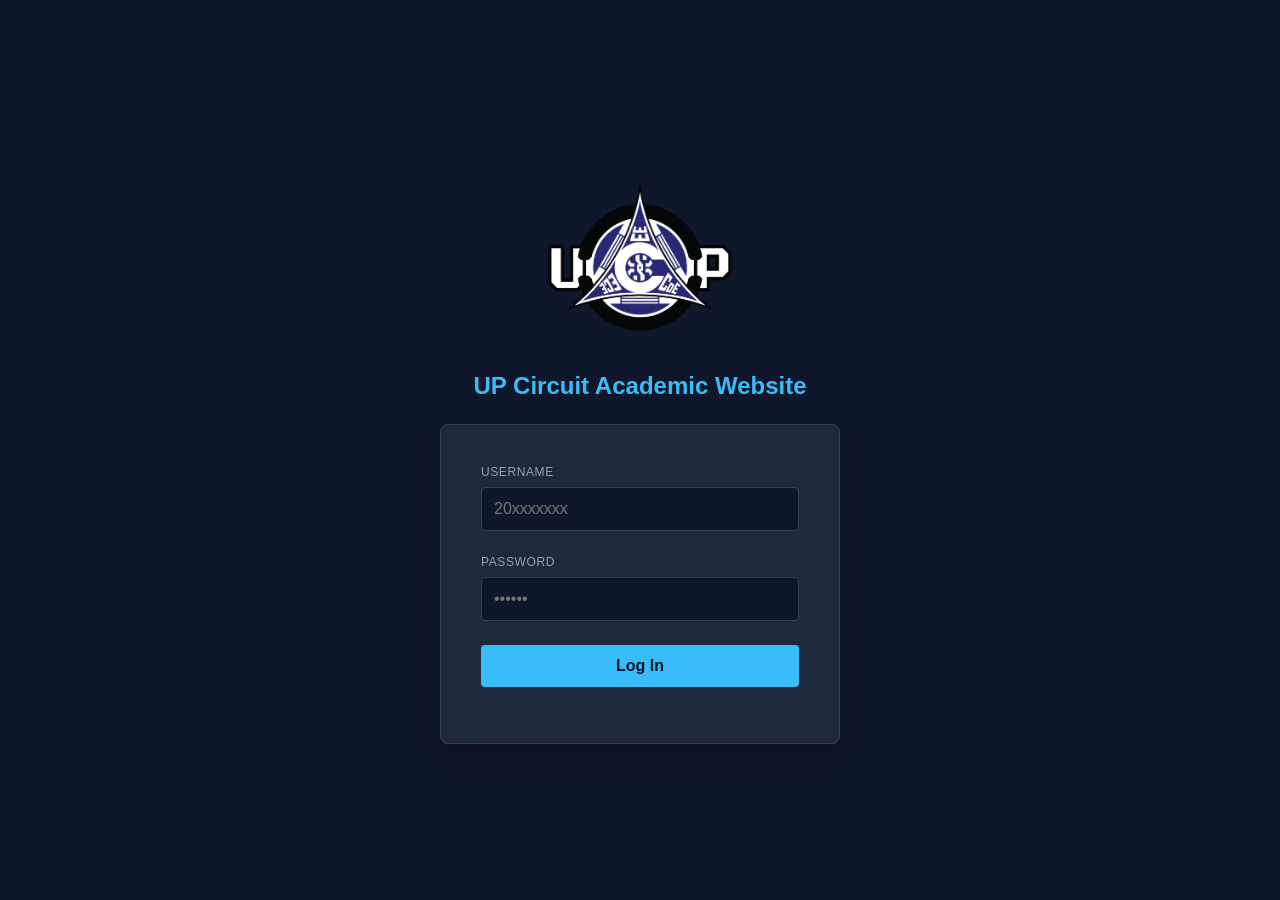
==== index.html @ ff617f74 "Add files via upload" ====
<!-- This is named index.html as it serves as the "first page" website visitors will see. Some code weirdness will happen if this is named differently. -->

<!DOCTYPE html>
<html lang="en">
<head>
    <meta charset="UTF-8">
    <meta name="viewport" content="width=device-width, initial-scale=1.0">
    <title>UP Circuit - Academic Practice Website</title>
    <link rel="stylesheet" href="styles.css">
</head>
<body>
    <div class="page-wrapper">
        
        <img src="logo.png" alt="UP Circuit Logo" class="main-logo">

         <div class="login-header">
            <h2>UP Circuit Academic Website</h2>
        </div>

        <div class="login-container">
            
            <form id="login-form">
                <div class="input-group">
                    <label for="username">USERNAME</label>
                    <input type="text" id="username" placeholder="20xxxxxxx" required>
                </div>

                <div class="input-group">
                    <label for="password">PASSWORD</label>
                    <input type="password" id="password" placeholder="••••••" required>
                </div>

                <button type="submit" class="login-btn">Log In</button>
            </form>
            
            <div id="error-message" class="error"></div>
        </div>
    </div>

    <script src="auth.js"></script>
</body>
</html>
    <!-- Database Logic (username and password) -->
    <script src="auth.js"></script>
</body>
</html>
---- styles.css ----
/* This is named styles.css as it serves as the design sheet for the website. Some code weirdness will happen if this is named differently. */

/* Reset basic styles and set up a clean, modern font */
* {
    box-sizing: border-box;
    margin: 0;
    padding: 0;
    font-family: sans-serif; /* Explicitly set to a consistent sans-serif font */
}

/* Center everything on the screen */
body {
    background-color: #0f172a;
    color: #f8fafc;
    display: flex;
    justify-content: center;
    align-items: center;
    height: 100vh;
}

/* Wrapper keeps the logo and the box aligned perfectly */
.page-wrapper {
    display: flex;
    flex-direction: column;
    align-items: center;
    width: 100%;
    padding: 20px;
}

/* Logo (placed outside and on top of the container) */
.main-logo {
    max-width: 200px;
    height: auto;
    margin-bottom: 1rem;
}

/* Header */
.login-header {
    margin-bottom: 1.5rem;
}

.login-header h2 {
    margin: 0;
    font-size: 1.5rem;
    color: #38bdf8; /* Uniform blue color */
    text-align: center;
    font-weight: 700;
}

/* Style the login box container */
.login-container {
    background-color: #1e293b;
    padding: 2.5rem;
    border-radius: 8px;
    box-shadow: 0 10px 25px rgba(0, 0, 0, 0.3);
    width: 100%;
    max-width: 400px;
    border: 1px solid #334155;
}

/* Inputs and Labels (username and password layout) */
.input-group {
    margin-bottom: 1.5rem;
    display: flex;
    flex-direction: column;
}

.input-group label {
    font-size: 0.75rem;
    color: #94a3b8;
    margin-bottom: 0.5rem;
    text-transform: uppercase;
    letter-spacing: 0.05em;
}

.input-group input {
    background-color: #0f172a;
    border: 1px solid #334155;
    color: #f8fafc;
    padding: 0.75rem;
    border-radius: 4px;
    font-size: 1rem;
    transition: border-color 0.2s;
}

.input-group input:focus {
    outline: none;
    border-color: #38bdf8;
}

/* Log-In Button */
.login-btn {
    background-color: #38bdf8;
    color: #0f172a;
    border: none;
    padding: 0.75rem;
    width: 100%;
    border-radius: 4px;
    font-size: 1rem;
    font-weight: 600;
    cursor: pointer;
    transition: background-color 0.2s;
}

.login-btn:hover {
    background-color: #7dd3fc;
}

/* Error Message (error password) */
.error {
    color: #f87171;
    font-size: 0.85rem;
    margin-top: 1rem;
    text-align: center;
}
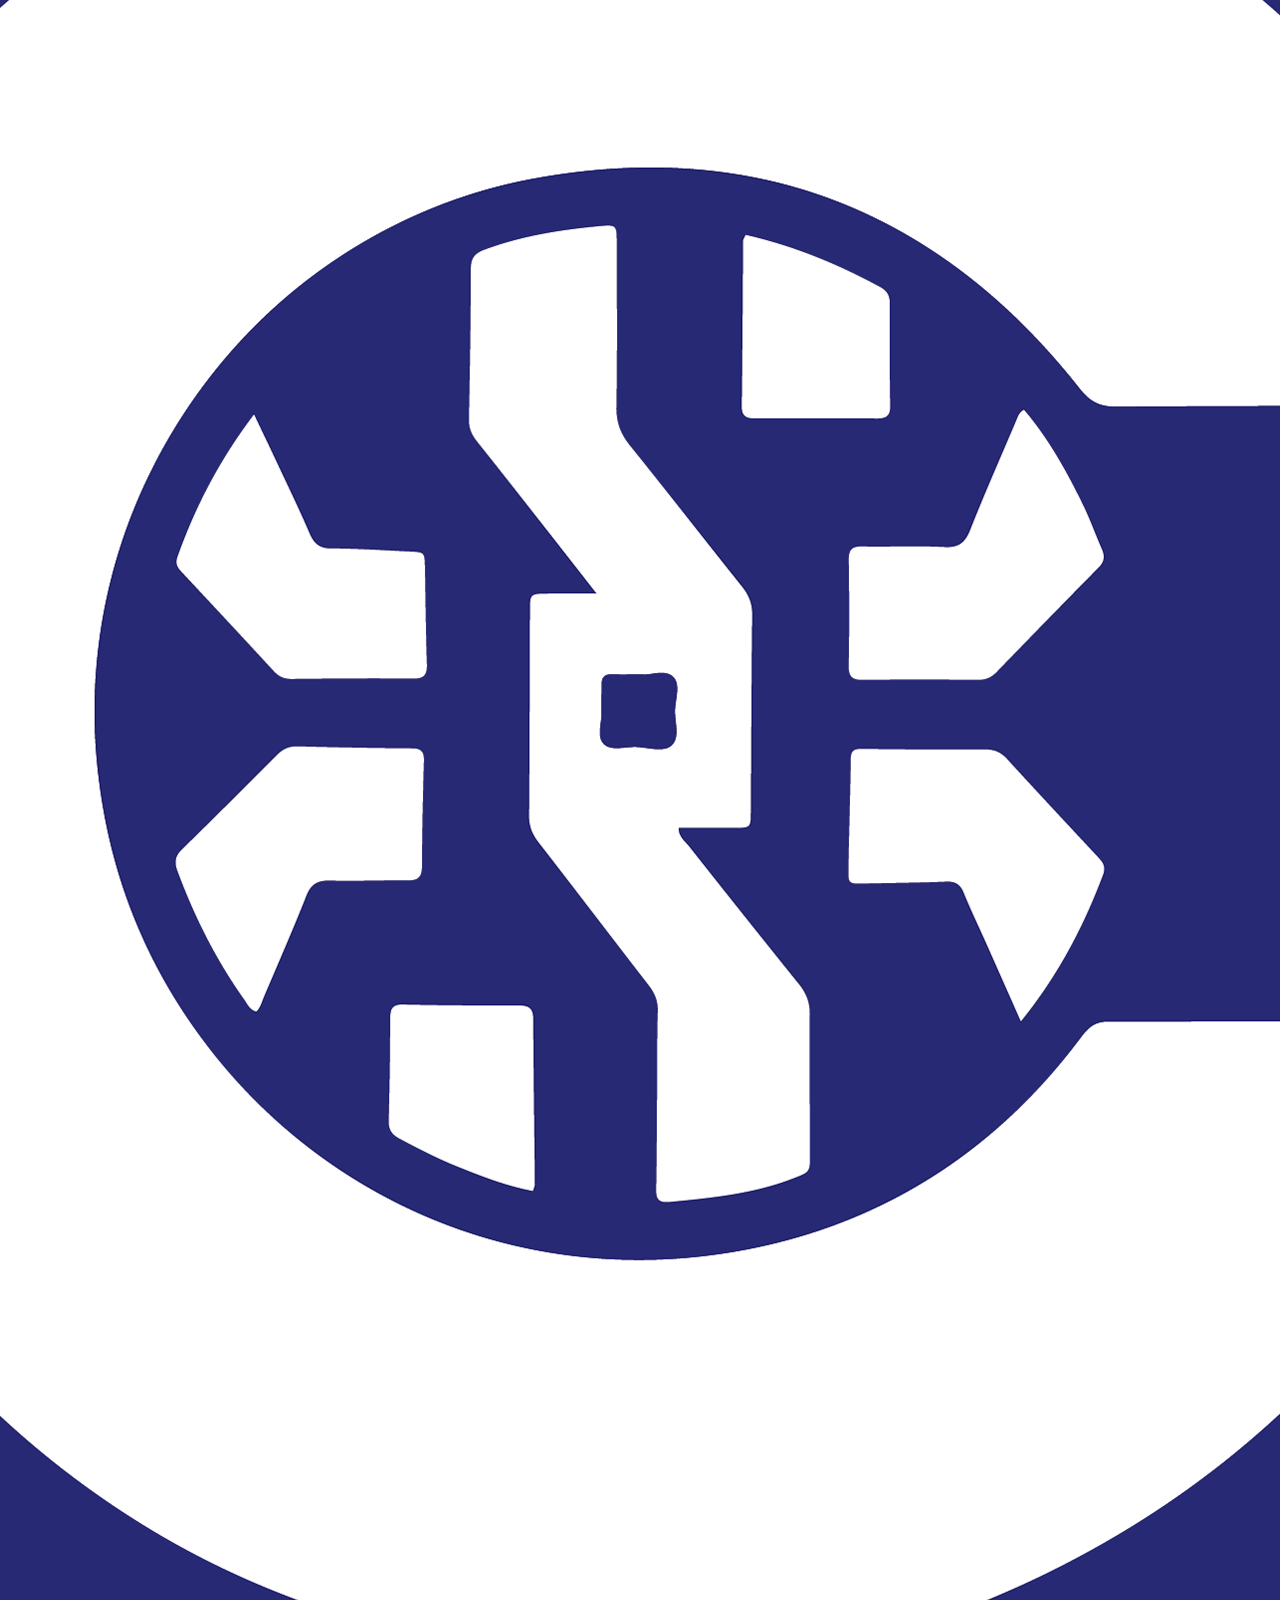
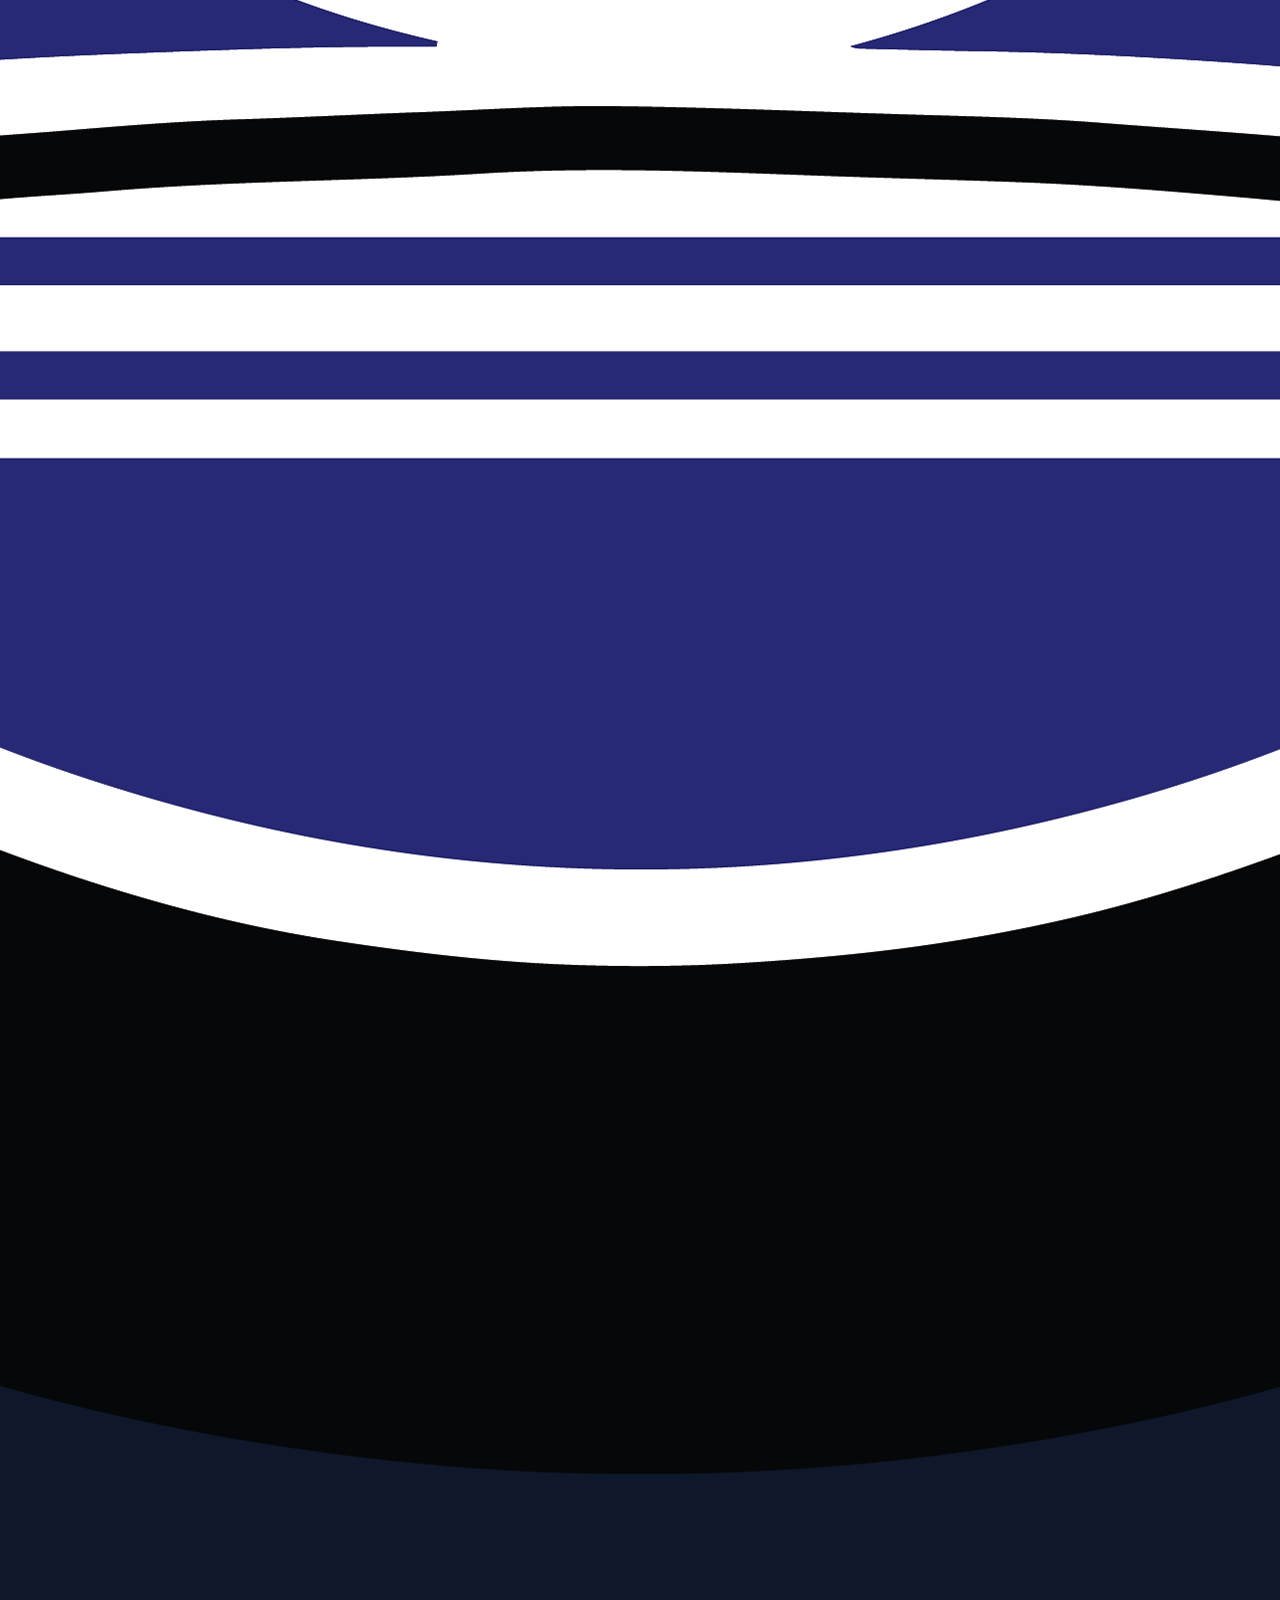
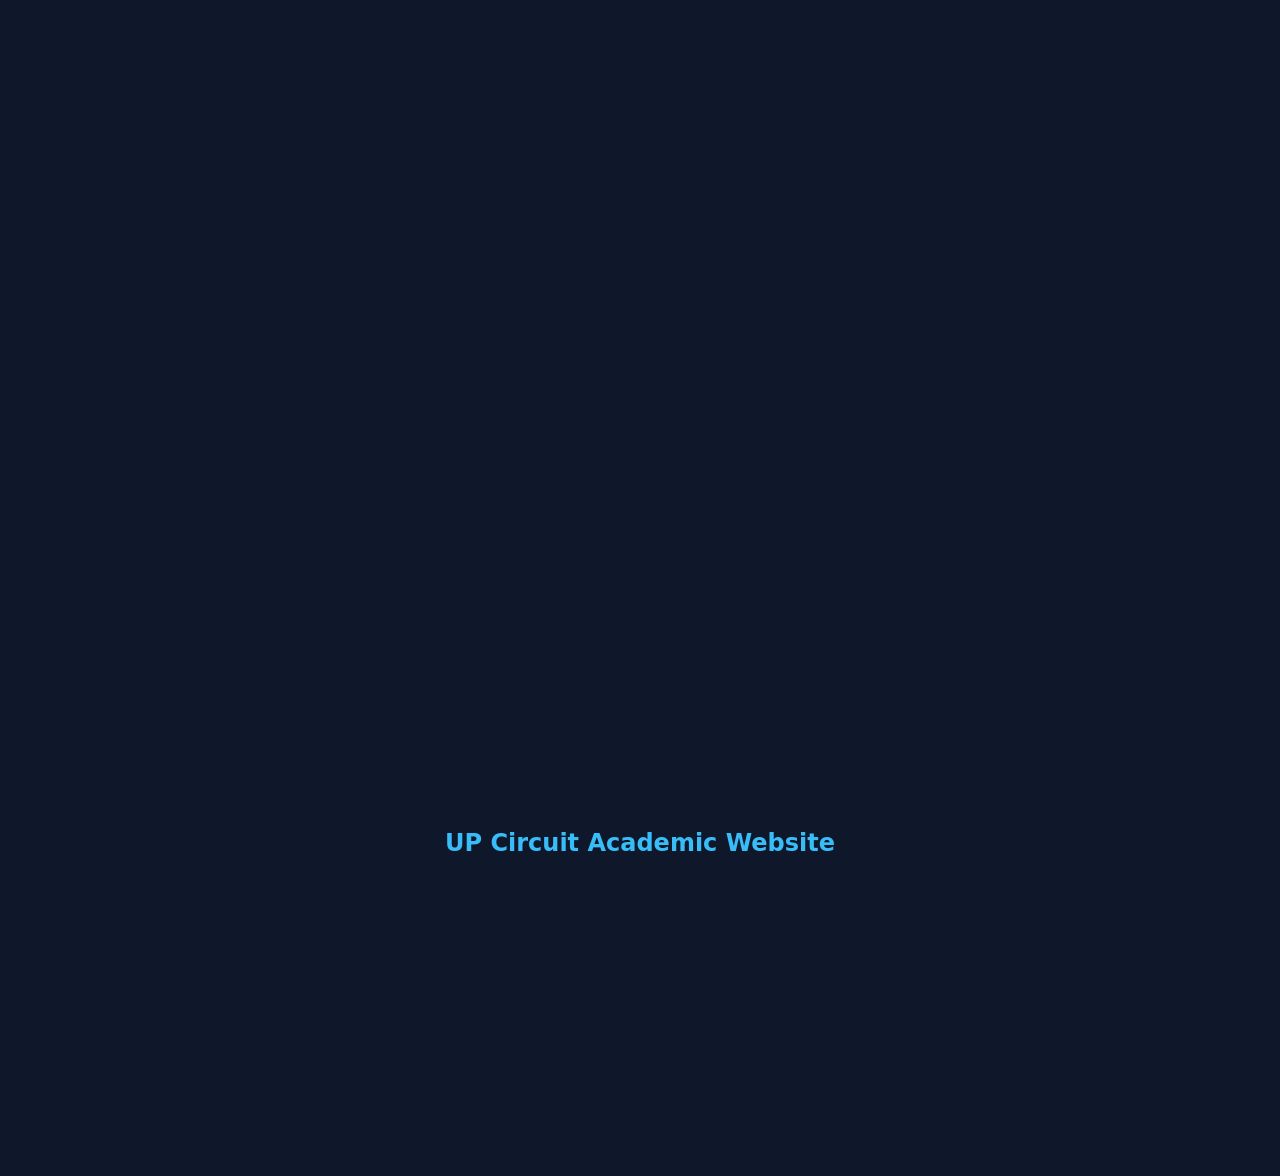
==== commit 12603a02: "Update index.html" ====
--- a/index.html
+++ b/index.html
@@ -8,17 +8,16 @@
     <title>UP Circuit - Academic Practice Website</title>
     <link rel="stylesheet" href="styles.css">
 </head>
-<body>
+<body class="login-layout">
+    
     <div class="page-wrapper">
-        
         <img src="logo.png" alt="UP Circuit Logo" class="main-logo">
 
-         <div class="login-header">
+        <div class="login-header">
             <h2>UP Circuit Academic Website</h2>
         </div>
 
         <div class="login-container">
-            
             <form id="login-form">
                 <div class="input-group">
                     <label for="username">USERNAME</label>
@@ -40,7 +39,3 @@
     <script src="auth.js"></script>
 </body>
 </html>
-    <!-- Database Logic (username and password) -->
-    <script src="auth.js"></script>
-</body>
-</html>
--- a/styles.css
+++ b/styles.css
@@ -1,115 +1,90 @@
-/* This is named styles.css as it serves as the design sheet for the website. Some code weirdness will happen if this is named differently. */
-
-/* Reset basic styles and set up a clean, modern font */
-* {
-    box-sizing: border-box;
-    margin: 0;
-    padding: 0;
-    font-family: sans-serif; /* Explicitly set to a consistent sans-serif font */
+/* ==========================================================================
+   GLOBAL VARIABLES & RESET
+   ========================================================================== */
+:root {
+    --bg-main: #0a1128;         /* Deep Navy */
+    --bg-sidebar: #070c1e;      /* Sidebar Navy */
+    --bg-login: #1e293b;        /* Login Container Navy */
+    --text-light: #ffffff;
+    --text-muted: #8fa0c4;
+    --accent-cyan: #38bdf8;     /* Unified Cyan */
+    --border-color: #334155;    /* Unified Border */
+    
+    --font-ui: system-ui, -apple-system, sans-serif;
+    --font-tech: "SFMono-Regular", Consolas, monospace;
 }
 
-/* Center everything on the screen */
-body {
+* { box-sizing: border-box; margin: 0; padding: 0; font-family: var(--font-ui); }
+
+/* ==========================================================================
+   LAYOUT CLASSES (Apply these to your <body> tag)
+   ========================================================================== */
+
+/* Add this class to your LOGIN page <body> */
+.login-layout {
     background-color: #0f172a;
-    color: #f8fafc;
     display: flex;
     justify-content: center;
     align-items: center;
     height: 100vh;
 }
 
-/* Wrapper keeps the logo and the box aligned perfectly */
-.page-wrapper {
+/* Add this class to your COURSE page <body> */
+.course-layout {
+    background-color: var(--bg-main);
     display: flex;
-    flex-direction: column;
-    align-items: center;
-    width: 100%;
-    padding: 20px;
+    height: 100vh;
+    overflow: hidden;
 }
 
-/* Logo (placed outside and on top of the container) */
-.main-logo {
-    max-width: 200px;
-    height: auto;
-    margin-bottom: 1rem;
-}
-
-/* Header */
-.login-header {
-    margin-bottom: 1.5rem;
-}
-
-.login-header h2 {
-    margin: 0;
-    font-size: 1.5rem;
-    color: #38bdf8; /* Uniform blue color */
-    text-align: center;
-    font-weight: 700;
-}
-
-/* Style the login box container */
+/* ==========================================================================
+   LOGIN COMPONENTS
+   ========================================================================== */
 .login-container {
-    background-color: #1e293b;
+    background-color: var(--bg-login);
     padding: 2.5rem;
     border-radius: 8px;
     box-shadow: 0 10px 25px rgba(0, 0, 0, 0.3);
     width: 100%;
     max-width: 400px;
-    border: 1px solid #334155;
+    border: 1px solid var(--border-color);
 }
 
-/* Inputs and Labels (username and password layout) */
-.input-group {
-    margin-bottom: 1.5rem;
-    display: flex;
-    flex-direction: column;
+.login-header h2 { color: var(--accent-cyan); text-align: center; margin-bottom: 1.5rem; }
+.input-group { margin-bottom: 1.5rem; display: flex; flex-direction: column; }
+.input-group label { font-size: 0.75rem; color: #94a3b8; margin-bottom: 0.5rem; text-transform: uppercase; }
+.input-group input { background-color: var(--bg-main); border: 1px solid var(--border-color); color: white; padding: 0.75rem; border-radius: 4px; }
+
+.login-btn { background-color: var(--accent-cyan); color: #0f172a; border: none; padding: 0.75rem; width: 100%; border-radius: 4px; font-weight: 600; cursor: pointer; }
+
+/* ==========================================================================
+   COURSE COMPONENTS (Sidebar & Content)
+   ========================================================================== */
+.sidebar { width: 340px; background-color: var(--bg-sidebar); border-right: 1px solid var(--border-color); padding: 25px 30px; overflow-y: auto; }
+.main-content { flex-grow: 1; padding: 50px; overflow-y: auto; background-color: var(--bg-main); }
+
+.top { display: flex; justify-content: space-between; align-items: center; margin-bottom: 35px; }
+.back-link { color: var(--text-muted); text-decoration: none; cursor: pointer; }
+.course-title { color: var(--accent-cyan); font-weight: 700; font-size: 20px; }
+.unit-title { color: var(--accent-cyan); font-size: 13px; font-weight: 700; text-transform: uppercase; margin: 35px 0 15px 0; }
+
+/* ==========================================================================
+   SHARED ELEMENTS (Inputs & Tiles)
+   ========================================================================== */
+.input-box {
+    font-family: var(--font-tech);
+    background-color: rgba(255, 255, 255, 0.03);
+    border: 1px solid var(--border-color);
+    color: #fff;
+    padding: 6px 8px;
+    border-radius: 4px;
+    outline: none;
+    transition: border-color 0.15s ease;
 }
 
-.input-group label {
-    font-size: 0.75rem;
-    color: #94a3b8;
-    margin-bottom: 0.5rem;
-    text-transform: uppercase;
-    letter-spacing: 0.05em;
-}
+.input-box:focus { border-color: var(--accent-cyan); }
+.input-box.correct { border-color: #22c55e; background-color: rgba(34, 197, 94, 0.1); }
 
-.input-group input {
-    background-color: #0f172a;
-    border: 1px solid #334155;
-    color: #f8fafc;
-    padding: 0.75rem;
-    border-radius: 4px;
-    font-size: 1rem;
-    transition: border-color 0.2s;
-}
-
-.input-group input:focus {
-    outline: none;
-    border-color: #38bdf8;
-}
-
-/* Log-In Button */
-.login-btn {
-    background-color: #38bdf8;
-    color: #0f172a;
-    border: none;
-    padding: 0.75rem;
-    width: 100%;
-    border-radius: 4px;
-    font-size: 1rem;
-    font-weight: 600;
-    cursor: pointer;
-    transition: background-color 0.2s;
-}
-
-.login-btn:hover {
-    background-color: #7dd3fc;
-}
-
-/* Error Message (error password) */
-.error {
-    color: #f87171;
-    font-size: 0.85rem;
-    margin-top: 1rem;
-    text-align: center;
-}
+.tiles { display: grid; grid-template-columns: 35px 1fr; row-gap: 14px; font-size: 15px; }
+.tiles a { color: var(--text-light); text-decoration: none; cursor: pointer; }
+.tiles a:hover { color: var(--accent-cyan); }
